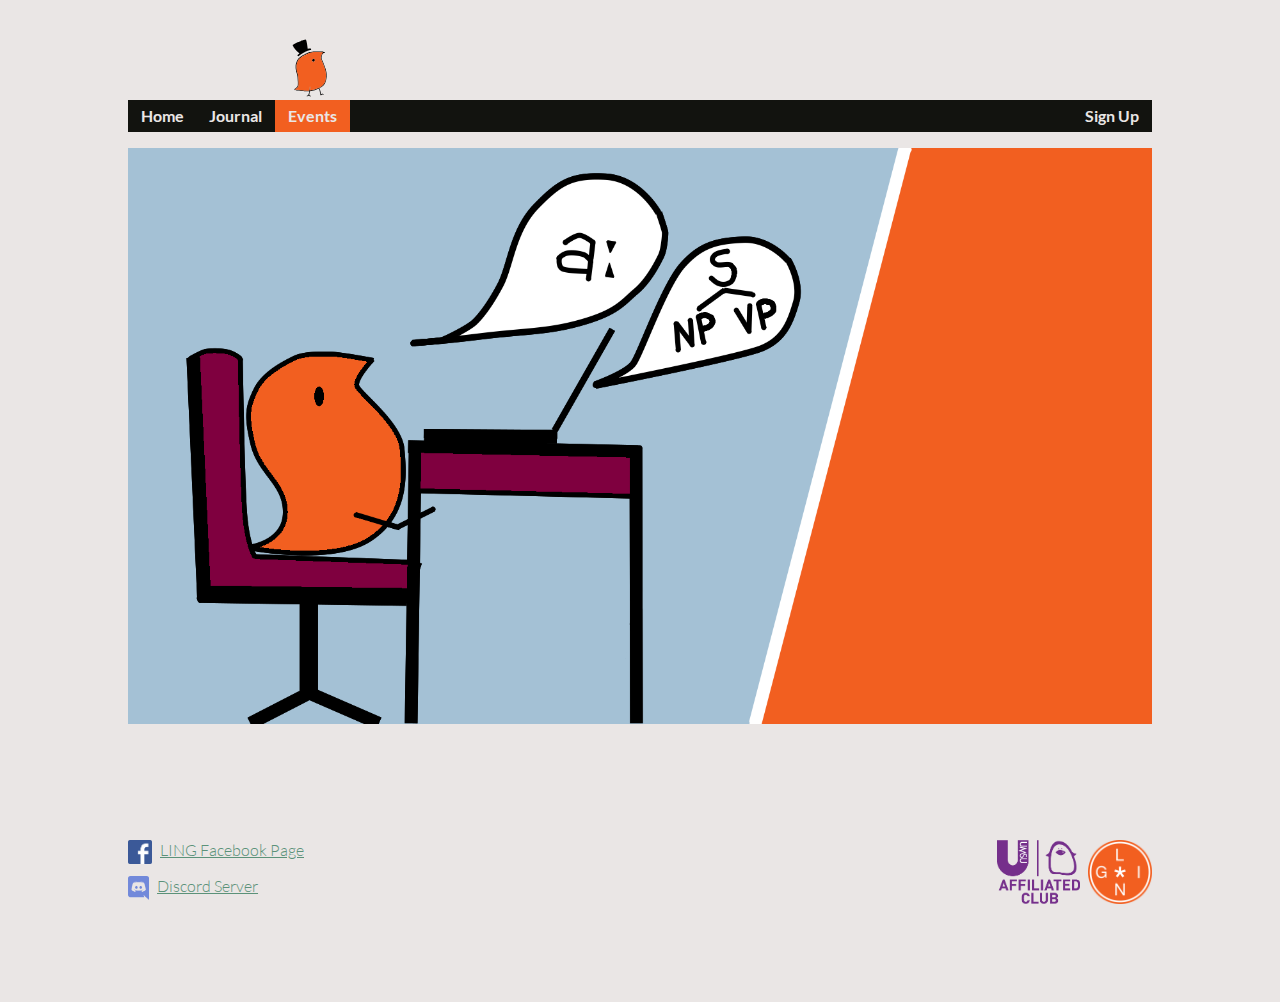
==== events.html @ 449ac8ec "added events page, changed dimensions a little" ====
<!DOCTYPE html>
<html>
  <head>
    <title>Events</title>
    <link rel="stylesheet" href="ling.css">
  </head>
  <body>
    <div class="wug">
      <img src="images/wug.svg" alt="wug" style="padding-left:10em">
    </div>
    <ul class="topnav">
      <li> <a href="index.html"> Home </a> </li>
      <li> <a href="journal.html"> Journal </a> </li>
      <li> <a class="active" href="events.html"> Events </a> </li>
      <div class="topnav-right">
	<li> <a href="https://docs.google.com/forms/d/1EHmEdDKeraa2IBO-Jcvj3hS3OH46JAE1uw_GUOvTWLQ/viewform"> Sign Up </a> </li>
      </div>
    </ul>
    <div class="events">
    <ul>
      <li> <img src="images/eventbanners/studygroups.png" alt="study groups event banner"> </li>
    </ul>
    </div>
  <ul class="footer">
    <div class="left">
      <li> <img src="images/facebook-logo.png" alt="facebook logo"> <a href="https://www.facebook.com/LingUniMelb/"> LING Facebook Page </a> </li>
      <li> <img src="images/discord-logo.png" alt="discord logo"> <a href="https://discord.gg/yWwz5B"> Discord Server </a> </li>
    </div>
    <li><img src="images/logo.png" alt="LING logo"></li>
    <li><img src="images/umsushort.png" alt="UMSU logo"></li>
  </ul>
</html>
---- ling.css ----
:root {
    --orange: #f25f20;
    --white: #eae6e5;
    --black: #12130f;
    --dark-green: #5b9279;
    --light-green: #8fcb9b; 
}

@font-face {
    font-family: "Lato";
    src: url("fonts/Lato/Lato-Regular.ttf") format("truetype");
}

@font-face {
    font-family: "Lato";
    src: url("fonts/Lato/Lato-Light.ttf") format("truetype");
    font-weight: lighter;
}

@font-face {
    font-family: "Lato";
    src: url("fonts/Lato/Lato-Bold.ttf") format("truetype");
    font-weight: bold;
}


h1 {
    font-family: "Times New Roman", serif;
}

body, html {
    margin: 2vh 5vw 2vh 5vw;
}
    
body {
    font-family: "Lato", Arial, Helvetica, sans-serif;
    background-color: var(--white);
    color: var(--black);
}

.footer {
    height: 5em;
    margin-bottom: 4em;
    margin-top: 7em;
    text-align: right;
    list-style-type: none;
    padding: 0;
}

.footer li img {
    float: right;
}

.footer div.left {
    float: left;
    text-align: left;
}

.footer div.left li {
    margin-bottom:1em;
}

.footer div.left img {
    float: left;
    height: 1.5em;
    padding-left: 0em;
    padding-right: 0.5em;
}

.wug {
    height: 4em;
    margin-bottom: 0em;
    text-align: left;
}    

.footer img, .wug img {
    height: 4em;
    padding-left: 0.5em;
}    

a:link {
    color: var(--dark-green);
}

a:visited {
    color: var(--light-green);
}

.topnav {
    list-style-type: none;
    margin: 0;
    padding: 0;
    background-color: var(--black);
    overflow: hidden;
}

.topnav li a {
    font-weight: bold;
    float: left;
    color: var(--white);
    text-align: center;
    padding: 0.4em 0.8em 0.4em 0.8em;
    text-decoration: none;
}

.topnav li a:hover {
    background-color: var(--orange);
}

.topnav a.active {
    background-color: var(--orange);
}

.topnav-right {
    float: right;
}

.events ul {
    list-style-type: none;
    padding:0;
    
}
img {
    max-width:100%;
    height:auto;
}

ul.articles {
    padding-lesft: 1.6em;
}

ul.articles a {
    font-family: "Lato", sans-serif;
    font-size: large;
    font-weight: bold;
}

ul.articles li {
    font-size: medium;
    padding-bottom: 1.6em;
}
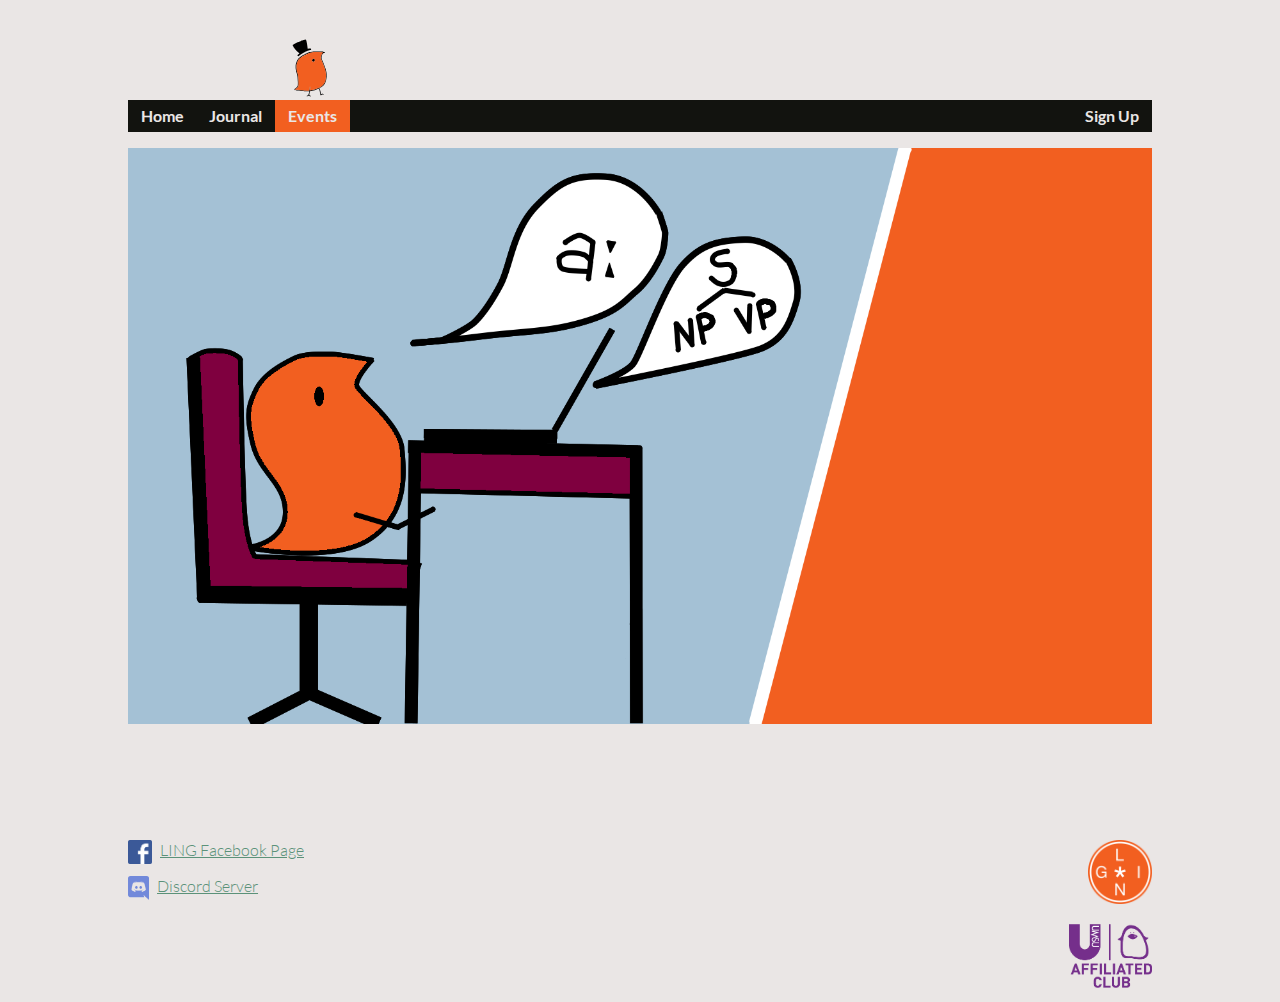
==== commit a6bad32c: "different menu for mobile" ====
--- a/events.html
+++ b/events.html
@@ -3,6 +3,7 @@
   <head>
     <title>Events</title>
     <link rel="stylesheet" href="ling.css">
+    <meta name="viewport" content="width=device-width, initial-scale=1"> 
   </head>
   <body>
     <div class="wug">
@@ -16,6 +17,12 @@
 	<li> <a href="https://docs.google.com/forms/d/1EHmEdDKeraa2IBO-Jcvj3hS3OH46JAE1uw_GUOvTWLQ/viewform"> Sign Up </a> </li>
       </div>
     </ul>
+    <div class="mobile-topnav">
+      <a href="index.html"> Home </a>
+      <a href="journal.html"> Journal </a>
+      <a href="events.html" class="active"> Events </a>
+      <a href="https://docs.google.com/forms/d/1EHmEdDKeraa2IBO-Jcvj3hS3OH46JAE1uw_GUOvTWLQ/viewform"> Sign Up </a>
+    </div>
     <div class="events">
     <ul>
       <li> <img src="images/eventbanners/studygroups.png" alt="study groups event banner"> </li>
@@ -26,8 +33,10 @@
       <li> <img src="images/facebook-logo.png" alt="facebook logo"> <a href="https://www.facebook.com/LingUniMelb/"> LING Facebook Page </a> </li>
       <li> <img src="images/discord-logo.png" alt="discord logo"> <a href="https://discord.gg/yWwz5B"> Discord Server </a> </li>
     </div>
+    <div class="right">
     <li><img src="images/logo.png" alt="LING logo"></li>
     <li><img src="images/umsushort.png" alt="UMSU logo"></li>
+    </div>
   </ul>
 </html>
 
--- a/ling.css
+++ b/ling.css
@@ -23,6 +23,13 @@
     font-weight: bold;
 }
 
+.mobile-topnav {display:none;}
+
+@media screen and (max-width: 600px) {
+    .topnav {display:none;}
+    .mobile-topnav {display:block;}
+    .wug {display:none;}
+}
 
 h1 {
     font-family: "Times New Roman", serif;
@@ -47,7 +54,7 @@
     padding: 0;
 }
 
-.footer li img {
+.footer li div.right {
     float: right;
 }
 
@@ -56,7 +63,7 @@
     text-align: left;
 }
 
-.footer div.left li {
+.footer div.left li, .footer div.right li{
     margin-bottom:1em;
 }
 
@@ -70,7 +77,6 @@
 .wug {
     height: 4em;
     margin-bottom: 0em;
-    text-align: left;
 }    
 
 .footer img, .wug img {
@@ -103,11 +109,7 @@
     text-decoration: none;
 }
 
-.topnav li a:hover {
-    background-color: var(--orange);
-}
-
-.topnav a.active {
+.topnav a:hover {
     background-color: var(--orange);
 }
 
@@ -115,11 +117,51 @@
     float: right;
 }
 
+.mobile-topnav img {
+    height: 4em;
+    margin-top: 1em;
+    margin-bottom: -1em;
+    margin-left: 50%;
+    transform: translate(-50%)
+}
+
+.menu {
+    max-height: 0;
+    overflow: hidden;
+    transition: max-height 0.2s ease-out;
+}
+
+.menu a {
+    background-color: var(--black);
+    font-weight: bold;
+    text-align: center;
+    display:block;
+    padding: 0.4em 0.8em 0.4em 0.8em;
+    text-decoration: none;
+    color: var(--white);
+}
+
+.collapsible {
+    background-color: var(--black);
+    font-weight: bold;
+    text-align: center;
+    display:block;
+    padding: 0.6em 0.8em 0.6em 0.8em;
+    color: var(--white);
+    width:100%;
+    border:none;
+}
+
+.active, a.active {
+    background-color: var(--orange);
+}
+
 .events ul {
     list-style-type: none;
     padding:0;
     
 }
+
 img {
     max-width:100%;
     height:auto;
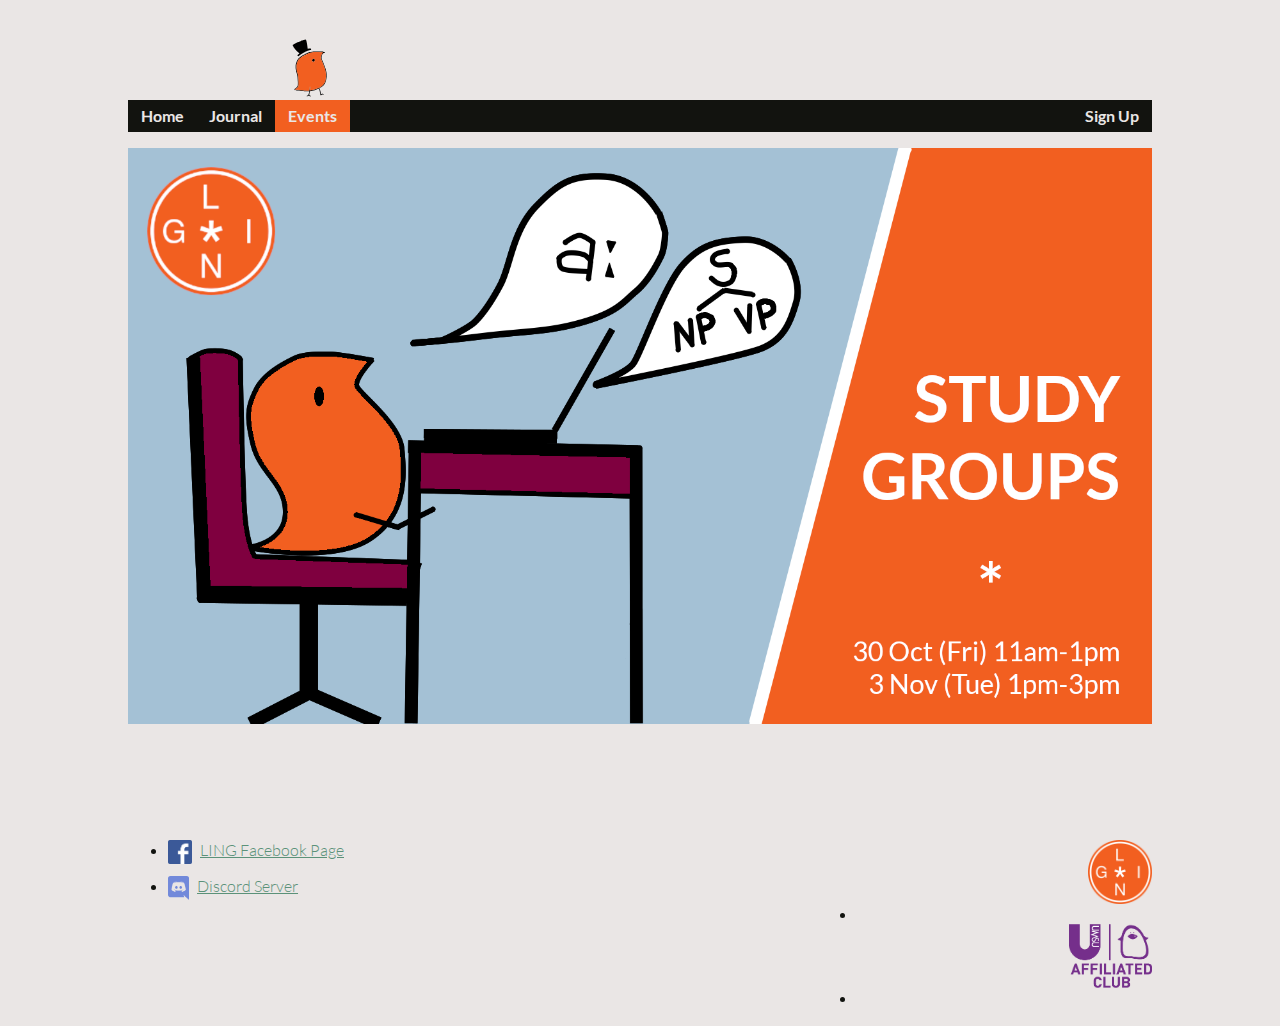
==== commit 7ebb31d9: "fixed footer" ====
--- a/events.html
+++ b/events.html
@@ -18,16 +18,21 @@
       </div>
     </ul>
     <div class="mobile-topnav">
-      <a href="index.html"> Home </a>
-      <a href="journal.html"> Journal </a>
-      <a href="events.html" class="active"> Events </a>
-      <a href="https://docs.google.com/forms/d/1EHmEdDKeraa2IBO-Jcvj3hS3OH46JAE1uw_GUOvTWLQ/viewform"> Sign Up </a>
+      <button class="collapsible">Menu</button>
+      <div class="menu">
+	<a href="index.html"> Home </a>
+	<a href="journal.html"> Journal </a>
+	<a href="events.html" class="active"> Events </a>
+	<a href="https://docs.google.com/forms/d/1EHmEdDKeraa2IBO-Jcvj3hS3OH46JAE1uw_GUOvTWLQ/viewform"> Sign Up </a>
+      </div>
     </div>
     <div class="events">
     <ul>
       <li> <img src="images/eventbanners/studygroups.png" alt="study groups event banner"> </li>
     </ul>
     </div>
+    <script src="ling.js"></script>
+  </body>
   <ul class="footer">
     <div class="left">
       <li> <img src="images/facebook-logo.png" alt="facebook logo"> <a href="https://www.facebook.com/LingUniMelb/"> LING Facebook Page </a> </li>
--- a/ling.css
+++ b/ling.css
@@ -46,24 +46,29 @@
 }
 
 .footer {
-    height: 5em;
-    margin-bottom: 4em;
     margin-top: 7em;
-    text-align: right;
-    list-style-type: none;
-    padding: 0;
+    margin-bottom: 7em;
 }
 
-.footer li div.right {
+.footer div.right {
     float: right;
+    text-align: right;
+    width: 30%;
 }
 
 .footer div.left {
     float: left;
     text-align: left;
+    width:70%;
 }
 
-.footer div.left li, .footer div.right li{
+.footer div.left ul {
+    list-style-type: none;
+    padding: 0;
+    margin-top:0;
+}
+
+.footer div.left li, .footer div.right img{
     margin-bottom:1em;
 }
 
@@ -120,7 +125,6 @@
 .mobile-topnav img {
     height: 4em;
     margin-top: 1em;
-    margin-bottom: -1em;
     margin-left: 50%;
     transform: translate(-50%)
 }
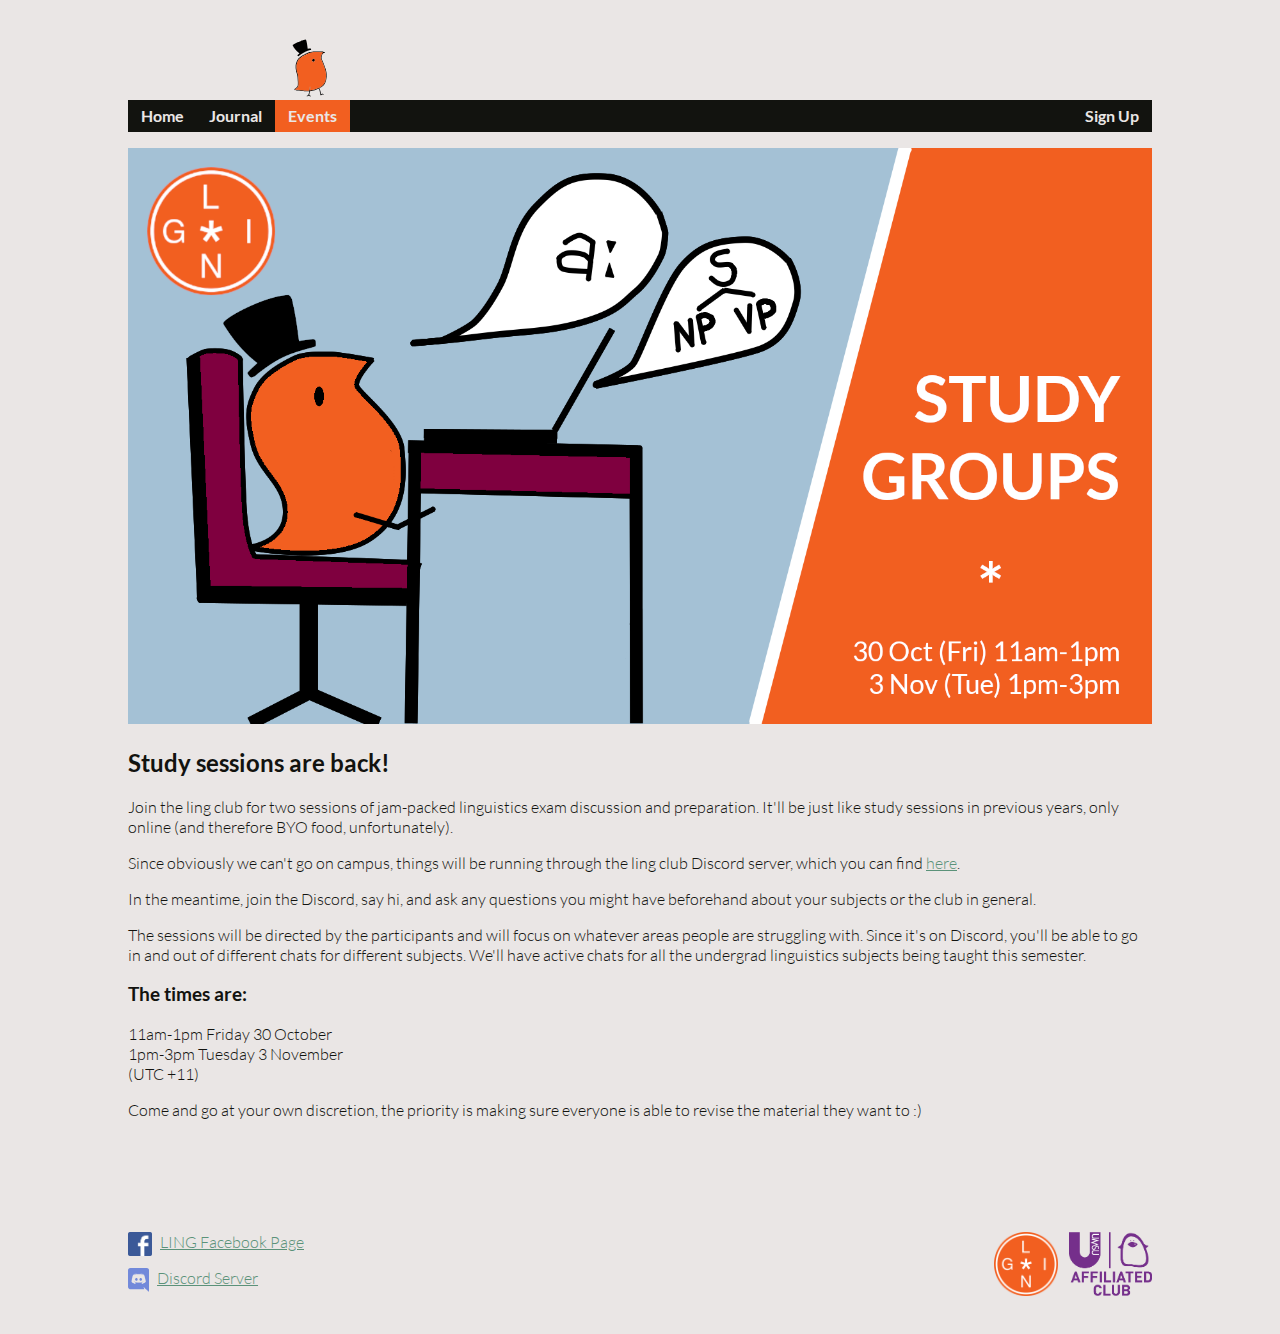
==== commit 0af955c2: "fixed some styling and added study groups event" ====
--- a/events.html
+++ b/events.html
@@ -28,21 +28,48 @@
     </div>
     <div class="events">
     <ul>
-      <li> <img src="images/eventbanners/studygroups.png" alt="study groups event banner"> </li>
+      <li> <img src="images/eventbanners/studygroups.png" alt="study groups event banner">
+	<h2> Study sessions are back! </h2>
+	<p> Join the ling club for two sessions of jam-packed linguistics exam
+	  discussion and preparation. It'll be just like study sessions in
+	  previous years, only online (and therefore BYO food,
+	  unfortunately). </p>
+	<p> Since obviously we can't go on campus, things will be running
+	  through the ling club Discord server, which you can find <a href="https://discord.gg/rhvTer5"> here</a>.</p>
+	<p> In the meantime, join the Discord, say hi, and ask any questions
+	  you might have beforehand about your subjects or the club in
+	  general. </p>
+	<p> The sessions will be directed by the participants and will focus
+	  on whatever areas people are struggling with. Since it's on
+	  Discord, you'll be able to go in and out of different chats for
+	  different subjects. We'll have active chats for all the undergrad
+	  linguistics subjects being taught this semester.</p>
+	
+	<h3>The times are:</h3>
+	<ul>
+	  <li>11am-1pm Friday 30 October</li>
+	  <li>1pm-3pm Tuesday 3 November</li>
+	</ul>
+	  (UTC +11)
+	  <p>Come and go at your own discretion, the priority is making sure
+	    everyone is able to revise the material they want to :)</p>
+      </li>
     </ul>
     </div>
     <script src="ling.js"></script>
   </body>
-  <ul class="footer">
+    <div class="footer">
     <div class="left">
-      <li> <img src="images/facebook-logo.png" alt="facebook logo"> <a href="https://www.facebook.com/LingUniMelb/"> LING Facebook Page </a> </li>
-      <li> <img src="images/discord-logo.png" alt="discord logo"> <a href="https://discord.gg/yWwz5B"> Discord Server </a> </li>
+      <ul>
+	<li> <img src="images/facebook-logo.png" alt="facebook logo"> <a href="https://www.facebook.com/LingUniMelb/"> LING Facebook Page </a> </li>
+	<li> <img src="images/discord-logo.png" alt="discord logo"> <a href="https://discord.gg/rhvTer5"> Discord Server </a> </li>
+      </ul>
     </div>
     <div class="right">
-    <li><img src="images/logo.png" alt="LING logo"></li>
-    <li><img src="images/umsushort.png" alt="UMSU logo"></li>
+      <img src="images/logo.png" alt="LING logo">
+      <img src="images/umsushort.png" alt="UMSU logo">
     </div>
-  </ul>
+  </div>
 </html>
 
 
--- a/ling.css
+++ b/ling.css
@@ -53,13 +53,13 @@
 .footer div.right {
     float: right;
     text-align: right;
-    width: 30%;
+    width: 40%;
 }
 
 .footer div.left {
     float: left;
     text-align: left;
-    width:70%;
+    width:60%;
 }
 
 .footer div.left ul {
